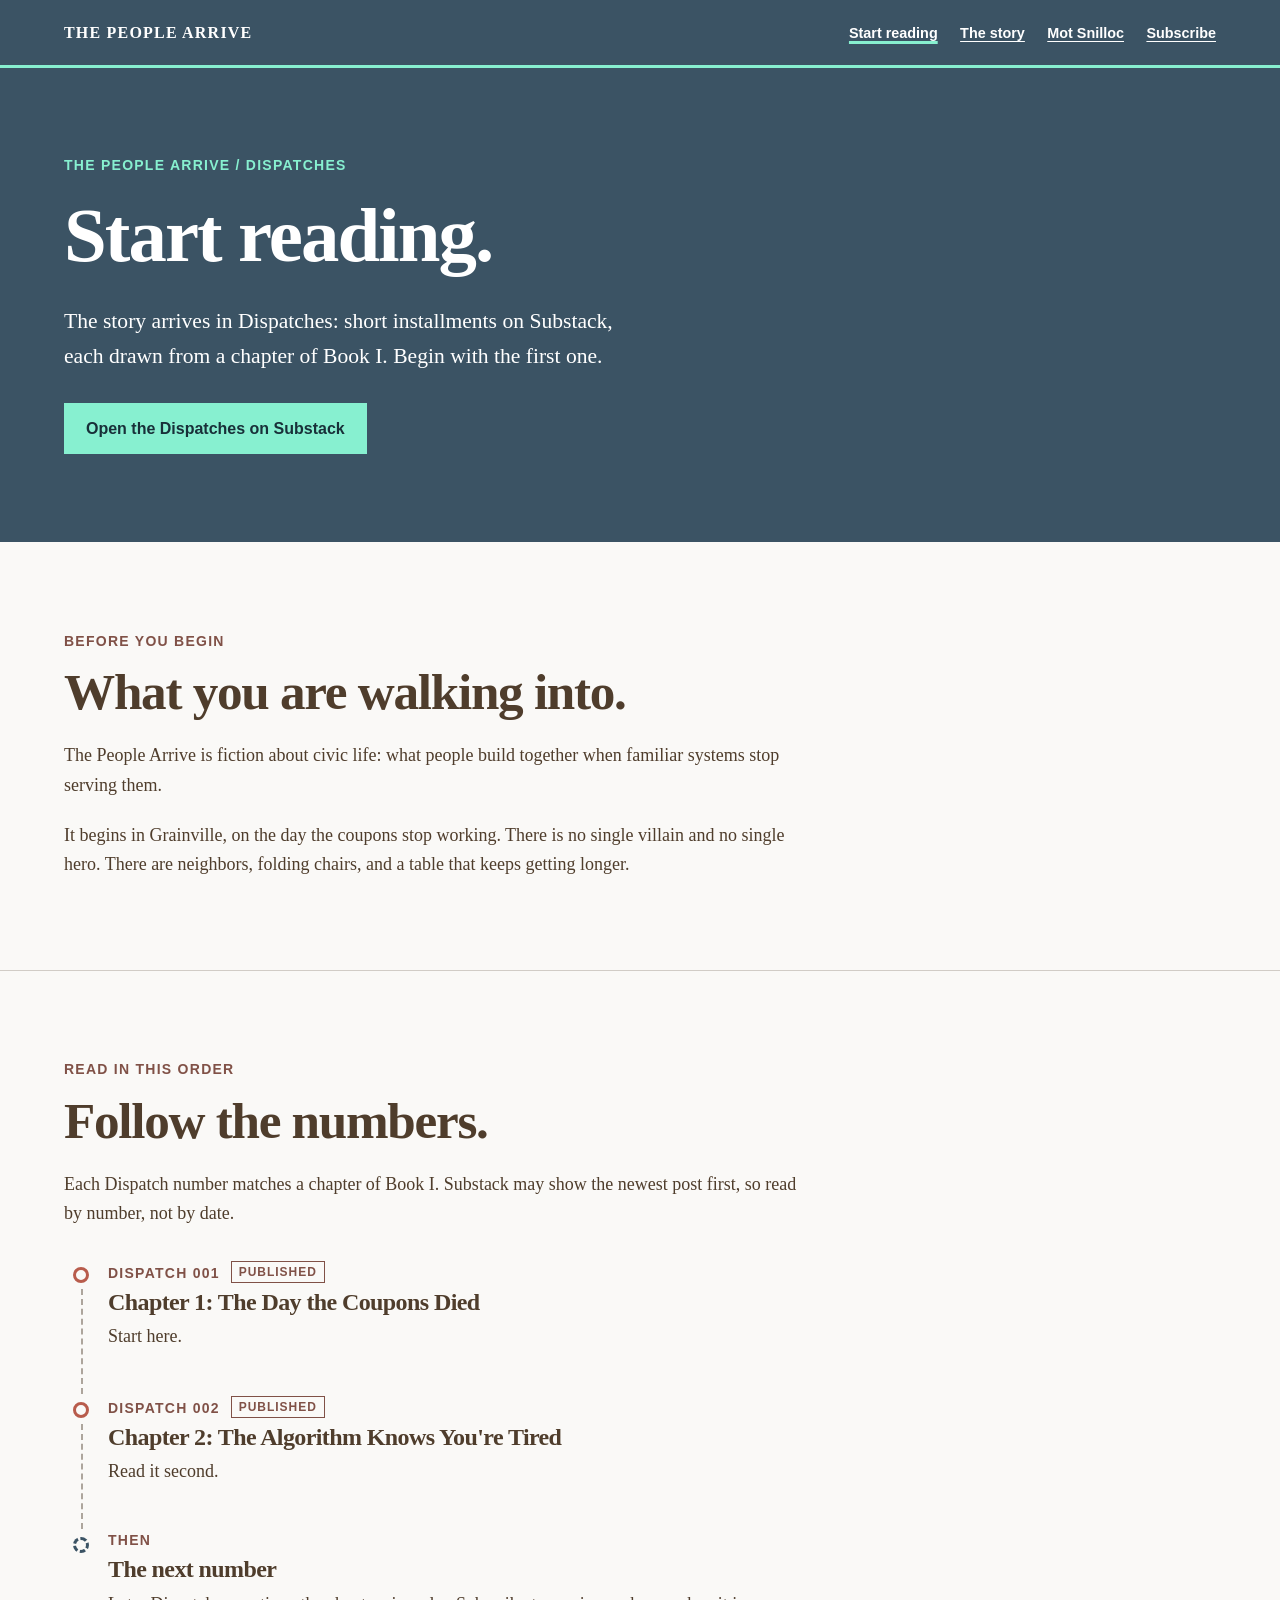
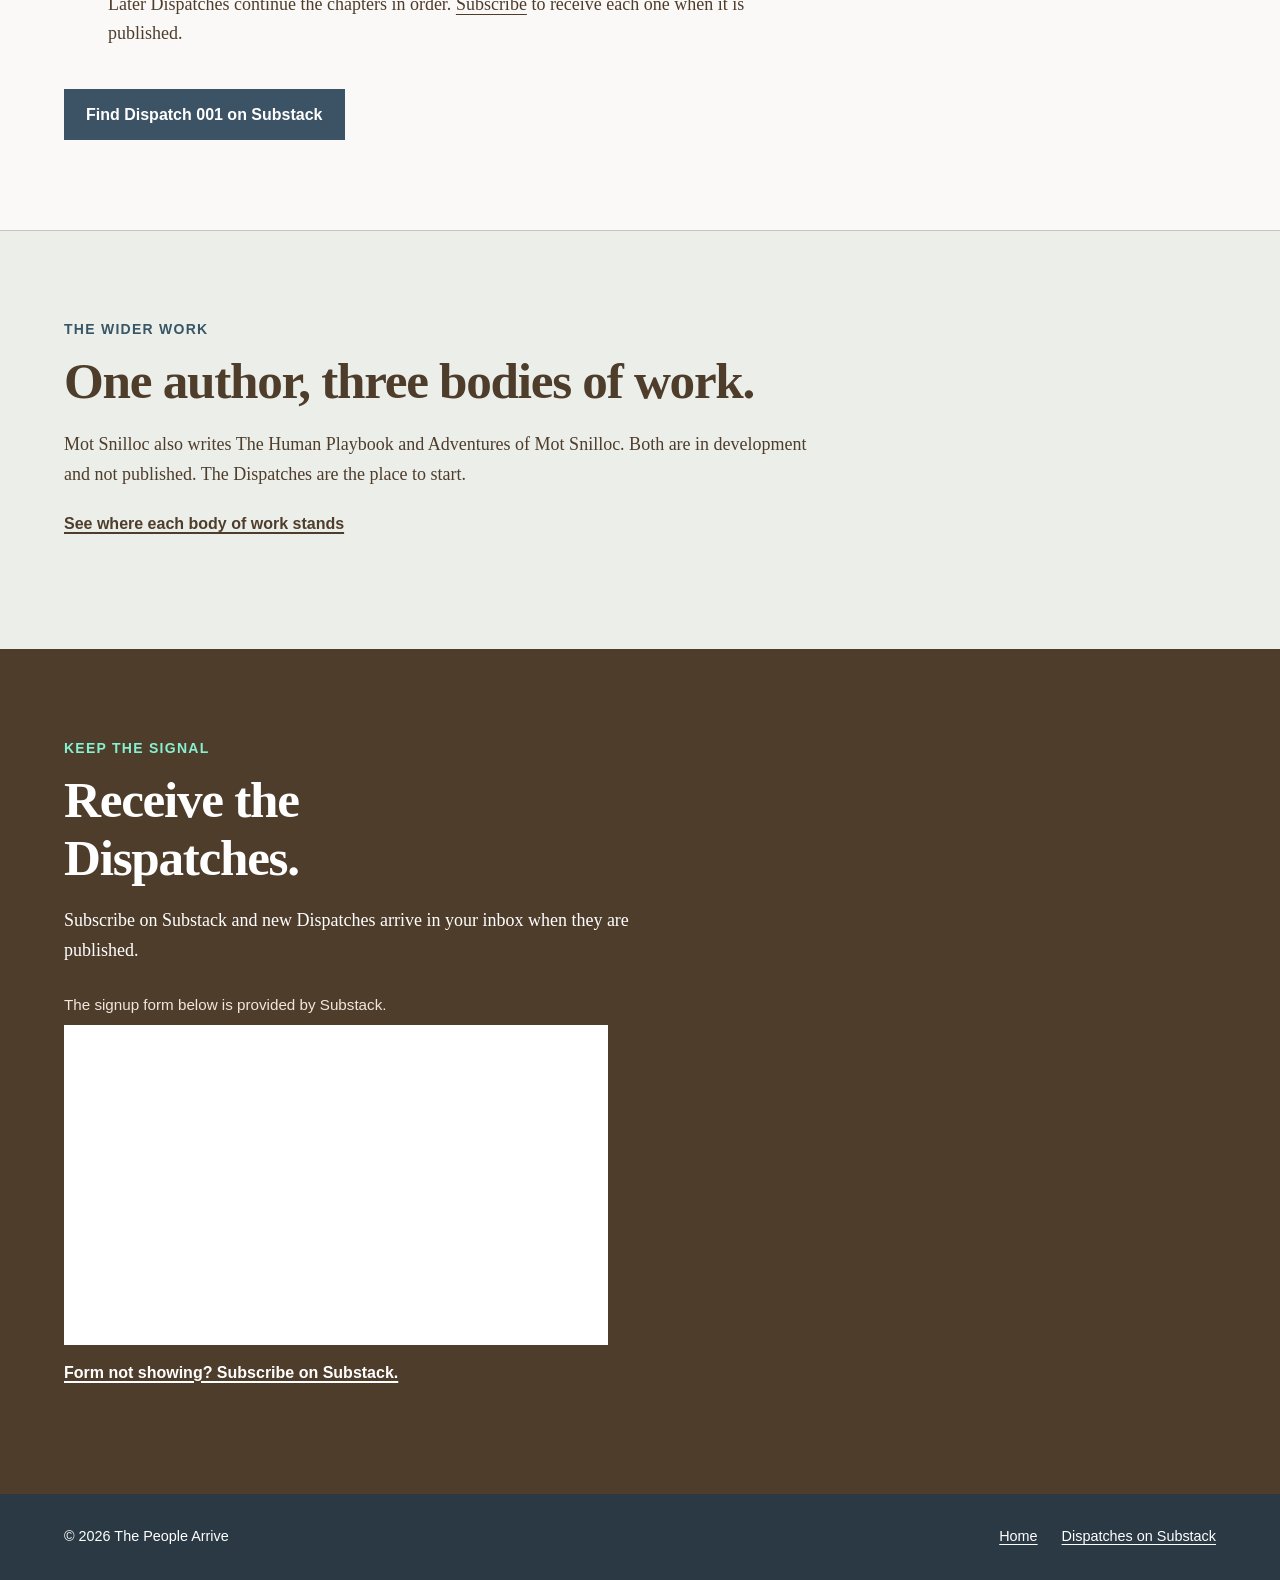
==== start-reading/index.html @ 2c03a09e "Add Start reading page and complete the reader path Visitors had one destination for every reading l" ====
<!doctype html>
<html lang="en">
<head>
  <meta charset="utf-8">
  <meta name="viewport" content="width=device-width, initial-scale=1">
  <title>Start reading | The People Arrive</title>
  <meta name="description" content="Where to begin The People Arrive by Mot Snilloc: read the Dispatches on Substack in number order, starting with Dispatch 001.">
  <link rel="canonical" href="https://www.thepeoplearrive.com/start-reading/">
  <meta property="og:type" content="website">
  <meta property="og:site_name" content="The People Arrive">
  <meta property="og:title" content="Start reading | The People Arrive">
  <meta property="og:description" content="Begin with Dispatch 001 and follow the numbers. A civic story by Mot Snilloc.">
  <meta property="og:url" content="https://www.thepeoplearrive.com/start-reading/">
  <meta property="og:image" content="https://www.thepeoplearrive.com/img/tpa-title-burst-og.jpg">
  <meta property="og:image:type" content="image/jpeg">
  <meta property="og:image:width" content="1024">
  <meta property="og:image:height" content="1024">
  <meta property="og:image:alt" content="The People Arrive title art: a flower growing from cracked dark ground">
  <meta name="theme-color" content="#3b5364">
  <meta name="twitter:card" content="summary_large_image">
  <link rel="icon" type="image/png" sizes="64x64" href="/img/favicon-64.png">
  <link rel="apple-touch-icon" href="/img/apple-touch-icon-180.png">
  <link rel="stylesheet" href="/css/site.css">
</head>
<body>
  <a class="skip" href="#main">Skip to content</a>
  <header class="site-header">
    <div class="shell header-inner">
      <a class="brand" href="/" aria-label="The People Arrive, home">The People Arrive</a>
      <nav aria-label="Primary navigation">
        <ul>
          <li><a href="/start-reading/" aria-current="page">Start reading</a></li>
          <li><a href="/#story">The story</a></li>
          <li><a href="/#mot">Mot Snilloc</a></li>
          <li><a href="#subscribe">Subscribe</a></li>
        </ul>
      </nav>
    </div>
  </header>
  <main id="main">
    <section class="page-hero" aria-labelledby="page-title">
      <div class="shell">
        <p class="eyebrow small">The People Arrive / Dispatches</p>
        <h1 id="page-title">Start reading.</h1>
        <p class="lede">The story arrives in Dispatches: short installments on Substack, each drawn from a chapter of Book I. Begin with the first one.</p>
        <div class="actions">
          <a class="button" href="https://thepeoplearrive.substack.com/">Open the Dispatches on Substack</a>
        </div>
      </div>
    </section>

    <section id="orientation" class="section" aria-labelledby="orientation-title">
      <div class="shell">
        <p class="section-label small">Before you begin</p>
        <h2 id="orientation-title">What you are walking into.</h2>
        <div class="intro">
          <p>The People Arrive is fiction about civic life: what people build together when familiar systems stop serving them.</p>
          <p>It begins in Grainville, on the day the coupons stop working. There is no single villain and no single hero. There are neighbors, folding chairs, and a table that keeps getting longer.</p>
        </div>
      </div>
    </section>

    <section id="path" class="section" aria-labelledby="path-title">
      <div class="shell">
        <p class="section-label small">Read in this order</p>
        <h2 id="path-title">Follow the numbers.</h2>
        <div class="intro">
          <p>Each Dispatch number matches a chapter of Book I. Substack may show the newest post first, so read by number, not by date.</p>
        </div>
        <!-- Integration point: direct Dispatch links. Each step links to the Substack publication
             until its exact post URL has been opened and checked in a browser. See _tests/README.md. -->
        <ol class="path">
          <li>
            <p class="step-meta small">Dispatch 001 <span class="status">Published</span></p>
            <h3>Chapter 1: The Day the Coupons Died</h3>
            <p>Start here.</p>
          </li>
          <li>
            <p class="step-meta small">Dispatch 002 <span class="status">Published</span></p>
            <h3>Chapter 2: The Algorithm Knows You're Tired</h3>
            <p>Read it second.</p>
          </li>
          <li class="next">
            <p class="step-meta small">Then</p>
            <h3>The next number</h3>
            <p>Later Dispatches continue the chapters in order. <a href="#subscribe">Subscribe</a> to receive each one when it is published.</p>
          </li>
        </ol>
        <div class="actions after-path">
          <a class="button on-light" href="https://thepeoplearrive.substack.com/">Find Dispatch 001 on Substack</a>
        </div>
      </div>
    </section>

    <section id="wider" class="section mot" aria-labelledby="wider-title">
      <div class="shell">
        <p class="section-label small">The wider work</p>
        <h2 id="wider-title">One author, three bodies of work.</h2>
        <p>Mot Snilloc also writes The Human Playbook and Adventures of Mot Snilloc. Both are in development and not published. The Dispatches are the place to start.</p>
        <p><a class="text-link" href="/#mot">See where each body of work stands</a></p>
      </div>
    </section>

    <section id="subscribe" class="section closing" aria-labelledby="follow-title">
      <div class="shell">
        <p class="section-label small">Keep the signal</p>
        <h2 id="follow-title">Receive the Dispatches.</h2>
        <p>Subscribe on Substack and new Dispatches arrive in your inbox when they are published.</p>
        <div class="signup-frame">
          <p class="form-note">The signup form below is provided by Substack.</p>
          <iframe class="signup" src="https://thepeoplearrive.substack.com/embed" title="Subscribe to The People Arrive on Substack" loading="lazy"></iframe>
        </div>
        <p class="fallback"><a class="text-link" href="https://thepeoplearrive.substack.com/">Form not showing? Subscribe on Substack.</a></p>
      </div>
    </section>
  </main>
  <footer class="footer">
    <div class="shell footer-inner">
      <span>© <span data-year>2026</span> The People Arrive</span>
      <ul>
        <li><a href="/">Home</a></li>
        <li><a href="https://thepeoplearrive.substack.com/">Dispatches on Substack</a></li>
      </ul>
    </div>
  </footer>
  <script src="/js/site.js" defer></script>
</body>
</html>
---- css/site.css ----
/* The People Arrive — shared site styles. TPASP palette; Georgia/Arial per the 2026-09-30 owner decision. */
:root { color-scheme: light; --chalk:#faf9f7; --soil:#4f3d2c; --blue:#3b5364; --clay:#b85c4c; --signal:#87f0d0; --line:rgba(79,61,44,.24); --label:#805147; }
*, *::before, *::after { box-sizing: border-box; }
html { scroll-behavior: smooth; }
body { margin:0; background:var(--chalk); color:var(--soil); font:1.125rem/1.65 Georgia,'Times New Roman',serif; overflow-wrap:break-word; }
a { color:inherit; text-underline-offset:.2em; }
a:focus-visible, iframe:focus { outline:3px solid var(--clay); outline-offset:4px; }
.site-header a:focus-visible, .hero a:focus-visible, .page-hero a:focus-visible, .closing a:focus-visible, .closing iframe:focus, .footer a:focus-visible { outline-color:var(--signal); }
img { display:block; max-width:100%; height:auto; }
h1, h2, h3 { line-height:1.13; letter-spacing:-.025em; overflow-wrap:break-word; }
p { margin:0 0 1.25rem; }

.skip { position:absolute; top:-5rem; left:1rem; z-index:10; padding:.6rem .85rem; background:#fff; color:var(--soil); }
.skip:focus { top:.5rem; }
.skip:focus-visible { outline-color:var(--signal); }
.shell { width:min(100% - 2rem,72rem); margin-inline:auto; }
.small { font:700 .875rem/1.4 Arial,Helvetica,sans-serif; letter-spacing:.09em; text-transform:uppercase; }

/* Header and navigation */
.site-header { background:var(--blue); color:#fff; }
.header-inner { display:flex; flex-wrap:wrap; align-items:center; justify-content:space-between; gap:.75rem 2rem; padding-block:1.1rem; }
.brand { color:#fff; font:700 1rem/1.2 Georgia,serif; letter-spacing:.075em; text-decoration:none; text-transform:uppercase; }
.site-header nav ul { display:flex; flex-wrap:wrap; gap:.5rem 1.4rem; margin:0; padding:0; list-style:none; }
.site-header nav a { color:#fff; font:600 .9rem/1.5 Arial,Helvetica,sans-serif; }
.site-header nav a[aria-current="page"] { text-decoration-thickness:3px; text-decoration-color:var(--signal); }

/* Hero (home) and page hero (inner pages) */
.hero, .page-hero { background:var(--blue); color:#fff; border-top:3px solid var(--signal); }
.hero-grid { display:grid; grid-template-columns:minmax(0,1.2fr) minmax(16rem,.8fr); align-items:center; gap:clamp(2rem,6vw,6rem); padding-block:clamp(3.5rem,8vw,7rem); }
.page-hero .shell { padding-block:clamp(3rem,7vw,5.5rem); }
.eyebrow { color:var(--signal); margin:0 0 1.1rem; }
/* The cap keeps the longest H1 word ("protocol." is about 3.6em wide) on one line at 320 px with 200% text. */
h1 { margin:0; font-size:min(clamp(2.4rem,1.6rem + 4vw,5.7rem), calc((100vw - 2rem) / 3.7)); max-width:12ch; }
.page-hero h1 { max-width:18ch; }
.lede { max-width:36rem; margin:1.5rem 0 2rem; font-size:clamp(1.125rem,2vw,1.35rem); }
.page-hero .lede { margin-bottom:0; }
.page-hero .actions { margin-top:1.75rem; }
.actions { display:flex; flex-wrap:wrap; align-items:center; gap:1rem 1.5rem; }
.button { display:inline-block; padding:.8rem 1.25rem; border:2px solid var(--signal); background:var(--signal); color:#183039; font:700 1rem/1.35 Arial,Helvetica,sans-serif; text-decoration:none; }
.button:hover { background:#fff; border-color:#fff; }
.button.on-light { border-color:var(--blue); background:var(--blue); color:#fff; }
.button.on-light:hover { background:var(--soil); border-color:var(--soil); }
.text-link { font:700 1rem/1.4 Arial,Helvetica,sans-serif; text-decoration-thickness:2px; }
.hero-art { width:min(100%,25rem); aspect-ratio:1; margin-inline:auto; background:#f5ecd8; border:.6rem solid rgba(255,255,255,.12); }
.hero-art img { width:100%; height:100%; object-fit:cover; }

/* Sections */
.section { padding-block:clamp(3.5rem,7vw,6rem); }
.section + .section { border-top:1px solid var(--line); }
.section-label { color:var(--label); margin:0 0 .75rem; }
/* Caps keep the longest words ("Dispatches." 4.6em, "Algorithm" 4.2em) whole at 320 px with 200% text. */
h2 { font-size:min(clamp(2rem,4vw,3.5rem), calc((100vw - 2rem) / 4.8)); margin:0 0 1.25rem; }
h3 { font-size:min(1.5rem, calc((100vw - 4.75rem) / 4.5)); margin:0 0 .65rem; }
.intro { max-width:47rem; }
.split { display:grid; grid-template-columns:repeat(2,minmax(0,1fr)); gap:clamp(2rem,6vw,5rem); align-items:start; }
.card { padding:clamp(1rem,4vw,2.5rem); background:#fff; border:1px solid var(--line); border-top:.35rem solid var(--clay); }
.card p:last-child, .intro p:last-child { margin-bottom:0; }
.note { font:1rem/1.6 Arial,Helvetica,sans-serif; color:#554c44; }
.mot { background:#ecefe9; }
.mot .section-label { color:#395667; }
.mot a:focus-visible { outline-color:var(--blue); }
.mot p { max-width:47rem; }
blockquote { margin:1.75rem 0; padding-left:1.25rem; border-left:.3rem solid var(--clay); font-size:clamp(1.2rem,2.2vw,1.5rem); font-style:italic; max-width:40rem; }
blockquote p { margin:0; }

/* Status list: what is published and what is in development */
.status-list { display:grid; gap:0; max-width:47rem; margin:2rem 0 0; padding:0; border-top:1px solid var(--line); }
.status-list div { display:grid; grid-template-columns:minmax(0,1fr) minmax(0,1.3fr); gap:.25rem 1.5rem; padding:1rem 0; border-bottom:1px solid var(--line); }
.status-list dt { font-weight:700; }
.status-list dd { margin:0; font:1rem/1.6 Arial,Helvetica,sans-serif; color:#3f3a35; }

/* Reading path: a chalk line joining the steps */
.path { list-style:none; margin:2rem 0 0; padding:0; max-width:44rem; counter-reset:none; }
.path li { position:relative; padding:0 0 2.25rem 2.75rem; }
.path li::before { content:""; position:absolute; left:.55rem; top:.4rem; width:1rem; height:1rem; border:3px solid var(--clay); border-radius:50%; background:var(--chalk); }
.path li::after { content:""; position:absolute; left:1.05rem; top:1.75rem; bottom:.15rem; border-left:2px dashed rgba(79,61,44,.45); }
.path li:last-child { padding-bottom:0; }
.path li:last-child::after { display:none; }
.path li.next::before { border-style:dashed; border-color:var(--blue); }
.path .step-meta { margin:0 0 .35rem; color:var(--label); }
.path h3 { margin-bottom:.4rem; }
.path p { margin-bottom:.5rem; }
.path .status { display:inline-block; margin-left:.35rem; padding:.05rem .45rem; border:1px solid currentColor; font:700 .75rem/1.5 Arial,Helvetica,sans-serif; letter-spacing:.08em; text-transform:uppercase; vertical-align:.15em; }
.after-path { margin-top:2.5rem; }

/* Subscribe block */
.closing { background:var(--soil); color:#fff; }
.closing .section-label { color:var(--signal); }
.closing h2 { max-width:17ch; }
.closing p { max-width:37rem; }
.signup-frame { width:min(100%,34rem); margin:1.75rem 0 1rem; }
.signup-frame .form-note { margin:0 0 .5rem; font:.95rem/1.5 Arial,Helvetica,sans-serif; color:#efe7dc; }
.signup { display:block; width:100%; height:320px; border:0; background:#fff; }
.signup.has-focus { outline:3px solid var(--signal); outline-offset:4px; }
.fallback { font:1rem/1.5 Arial,Helvetica,sans-serif; }

/* Footer */
.footer { padding-block:2rem; background:#2a3943; color:#fff; }
.footer-inner { display:flex; flex-wrap:wrap; justify-content:space-between; gap:.75rem 2rem; font:.9rem/1.5 Arial,Helvetica,sans-serif; }
.footer ul { display:flex; flex-wrap:wrap; gap:.5rem 1.5rem; margin:0; padding:0; list-style:none; }
.footer a { color:#fff; }

@media (max-width:50rem) {
  .hero-grid, .split { grid-template-columns:minmax(0,1fr); }
  .hero-grid { padding-block:3rem; }
  .hero-art { width:min(75vw,19rem); margin:1rem 0 0; }
  .status-list div { grid-template-columns:1fr; }
}
@media (prefers-reduced-motion:reduce) { html { scroll-behavior:auto; } }
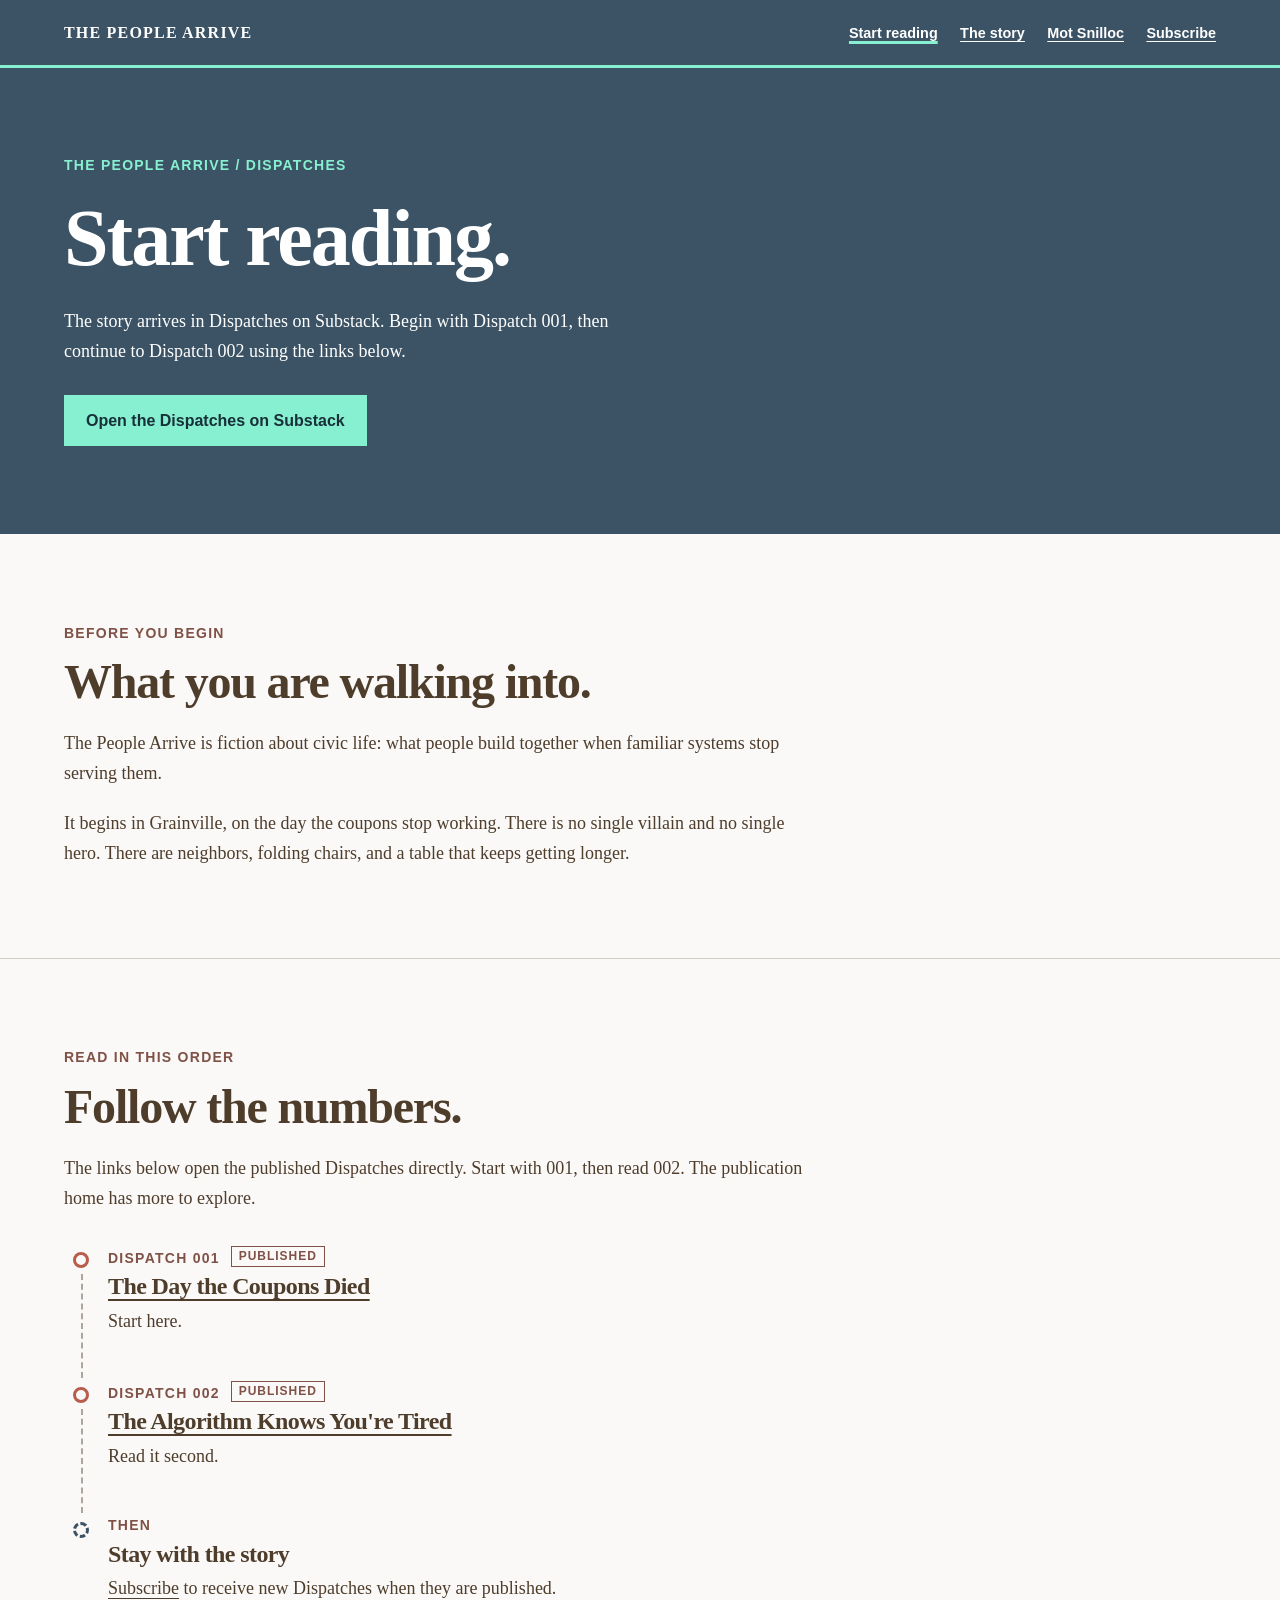
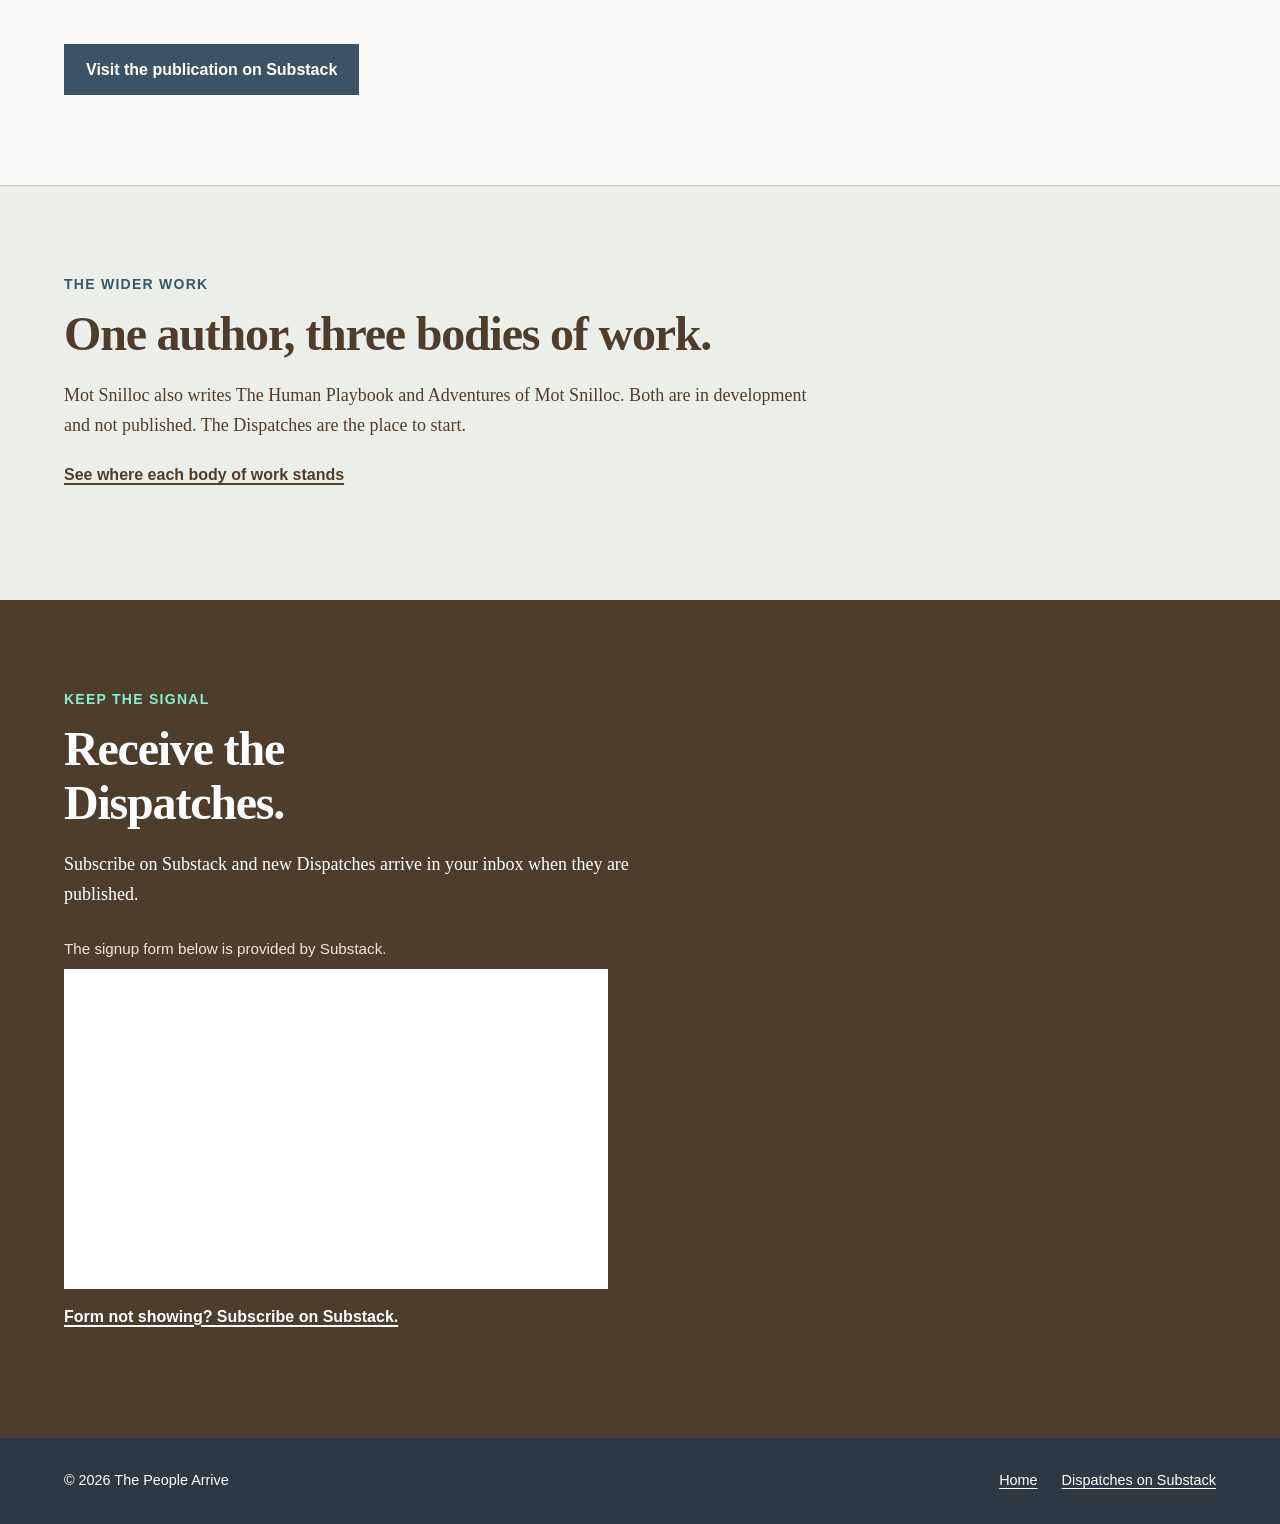
==== commit ec20dced: "Fix reader-path review findings and add verified Dispatch destinations" ====
--- a/start-reading/index.html
+++ b/start-reading/index.html
@@ -4,12 +4,12 @@
   <meta charset="utf-8">
   <meta name="viewport" content="width=device-width, initial-scale=1">
   <title>Start reading | The People Arrive</title>
-  <meta name="description" content="Where to begin The People Arrive by Mot Snilloc: read the Dispatches on Substack in number order, starting with Dispatch 001.">
+  <meta name="description" content="Start The People Arrive by Mot Snilloc with published Dispatch 001, then continue to Dispatch 002 on Substack.">
   <link rel="canonical" href="https://www.thepeoplearrive.com/start-reading/">
   <meta property="og:type" content="website">
   <meta property="og:site_name" content="The People Arrive">
   <meta property="og:title" content="Start reading | The People Arrive">
-  <meta property="og:description" content="Begin with Dispatch 001 and follow the numbers. A civic story by Mot Snilloc.">
+  <meta property="og:description" content="Read Dispatch 001, then Dispatch 002. A civic story by Mot Snilloc, published on Substack.">
   <meta property="og:url" content="https://www.thepeoplearrive.com/start-reading/">
   <meta property="og:image" content="https://www.thepeoplearrive.com/img/tpa-title-burst-og.jpg">
   <meta property="og:image:type" content="image/jpeg">
@@ -42,7 +42,7 @@
       <div class="shell">
         <p class="eyebrow small">The People Arrive / Dispatches</p>
         <h1 id="page-title">Start reading.</h1>
-        <p class="lede">The story arrives in Dispatches: short installments on Substack, each drawn from a chapter of Book I. Begin with the first one.</p>
+        <p class="lede">The story arrives in Dispatches on Substack. Begin with Dispatch 001, then continue to Dispatch 002 using the links below.</p>
         <div class="actions">
           <a class="button" href="https://thepeoplearrive.substack.com/">Open the Dispatches on Substack</a>
         </div>
@@ -65,29 +65,29 @@
         <p class="section-label small">Read in this order</p>
         <h2 id="path-title">Follow the numbers.</h2>
         <div class="intro">
-          <p>Each Dispatch number matches a chapter of Book I. Substack may show the newest post first, so read by number, not by date.</p>
+          <p>The links below open the published Dispatches directly. Start with 001, then read 002. The publication home has more to explore.</p>
         </div>
-        <!-- Integration point: direct Dispatch links. Each step links to the Substack publication
-             until its exact post URL has been opened and checked in a browser. See _tests/README.md. -->
+        <!-- Direct post URLs and titles verified in Chrome, 2026-10-01 New York.
+             These published 2025 posts are not presented as the current canonical manuscript. -->
         <ol class="path">
           <li>
             <p class="step-meta small">Dispatch 001 <span class="status">Published</span></p>
-            <h3>Chapter 1: The Day the Coupons Died</h3>
+            <h3><a href="https://thepeoplearrive.substack.com/p/dispatch-001-the-day-the-coupons">The Day the Coupons Died</a></h3>
             <p>Start here.</p>
           </li>
           <li>
             <p class="step-meta small">Dispatch 002 <span class="status">Published</span></p>
-            <h3>Chapter 2: The Algorithm Knows You're Tired</h3>
+            <h3><a href="https://thepeoplearrive.substack.com/p/dispatch-002-the-algorithm-knows">The Algorithm Knows You're Tired</a></h3>
             <p>Read it second.</p>
           </li>
           <li class="next">
             <p class="step-meta small">Then</p>
-            <h3>The next number</h3>
-            <p>Later Dispatches continue the chapters in order. <a href="#subscribe">Subscribe</a> to receive each one when it is published.</p>
+            <h3>Stay with the story</h3>
+            <p><a href="#subscribe">Subscribe</a> to receive new Dispatches when they are published.</p>
           </li>
         </ol>
         <div class="actions after-path">
-          <a class="button on-light" href="https://thepeoplearrive.substack.com/">Find Dispatch 001 on Substack</a>
+          <a class="button on-light" href="https://thepeoplearrive.substack.com/">Visit the publication on Substack</a>
         </div>
       </div>
     </section>
--- a/css/site.css
+++ b/css/site.css
@@ -10,7 +10,7 @@
 h1, h2, h3 { line-height:1.13; letter-spacing:-.025em; overflow-wrap:break-word; }
 p { margin:0 0 1.25rem; }
 
-.skip { position:absolute; top:-5rem; left:1rem; z-index:10; padding:.6rem .85rem; background:#fff; color:var(--soil); }
+.skip { position:absolute; top:-5rem; left:1rem; max-width:calc(100% - 2rem); z-index:10; padding:.6rem .85rem; background:#fff; color:var(--soil); }
 .skip:focus { top:.5rem; }
 .skip:focus-visible { outline-color:var(--signal); }
 .shell { width:min(100% - 2rem,72rem); margin-inline:auto; }
@@ -26,13 +26,13 @@
 
 /* Hero (home) and page hero (inner pages) */
 .hero, .page-hero { background:var(--blue); color:#fff; border-top:3px solid var(--signal); }
-.hero-grid { display:grid; grid-template-columns:minmax(0,1.2fr) minmax(16rem,.8fr); align-items:center; gap:clamp(2rem,6vw,6rem); padding-block:clamp(3.5rem,8vw,7rem); }
+.hero-grid { display:grid; grid-template-columns:repeat(auto-fit,minmax(min(100%,32rem),1fr)); align-items:center; gap:clamp(2rem,6vw,6rem); padding-block:clamp(3.5rem,8vw,7rem); }
 .page-hero .shell { padding-block:clamp(3rem,7vw,5.5rem); }
 .eyebrow { color:var(--signal); margin:0 0 1.1rem; }
-/* The cap keeps the longest H1 word ("protocol." is about 3.6em wide) on one line at 320 px with 200% text. */
-h1 { margin:0; font-size:min(clamp(2.4rem,1.6rem + 4vw,5.7rem), calc((100vw - 2rem) / 3.7)); max-width:12ch; }
+/* Relative sizes enlarge with reader text preferences; do not cap them by viewport. */
+h1 { margin:0; font-size:5rem; max-width:12ch; }
 .page-hero h1 { max-width:18ch; }
-.lede { max-width:36rem; margin:1.5rem 0 2rem; font-size:clamp(1.125rem,2vw,1.35rem); }
+.lede { max-width:36rem; margin:1.5rem 0 2rem; font-size:1.125rem; }
 .page-hero .lede { margin-bottom:0; }
 .page-hero .actions { margin-top:1.75rem; }
 .actions { display:flex; flex-wrap:wrap; align-items:center; gap:1rem 1.5rem; }
@@ -48,11 +48,10 @@
 .section { padding-block:clamp(3.5rem,7vw,6rem); }
 .section + .section { border-top:1px solid var(--line); }
 .section-label { color:var(--label); margin:0 0 .75rem; }
-/* Caps keep the longest words ("Dispatches." 4.6em, "Algorithm" 4.2em) whole at 320 px with 200% text. */
-h2 { font-size:min(clamp(2rem,4vw,3.5rem), calc((100vw - 2rem) / 4.8)); margin:0 0 1.25rem; }
-h3 { font-size:min(1.5rem, calc((100vw - 4.75rem) / 4.5)); margin:0 0 .65rem; }
+h2 { font-size:3rem; margin:0 0 1.25rem; }
+h3 { font-size:1.5rem; margin:0 0 .65rem; }
 .intro { max-width:47rem; }
-.split { display:grid; grid-template-columns:repeat(2,minmax(0,1fr)); gap:clamp(2rem,6vw,5rem); align-items:start; }
+.split { display:grid; grid-template-columns:repeat(auto-fit,minmax(min(100%,28rem),1fr)); gap:clamp(2rem,6vw,5rem); align-items:start; }
 .card { padding:clamp(1rem,4vw,2.5rem); background:#fff; border:1px solid var(--line); border-top:.35rem solid var(--clay); }
 .card p:last-child, .intro p:last-child { margin-bottom:0; }
 .note { font:1rem/1.6 Arial,Helvetica,sans-serif; color:#554c44; }
@@ -60,7 +59,7 @@
 .mot .section-label { color:#395667; }
 .mot a:focus-visible { outline-color:var(--blue); }
 .mot p { max-width:47rem; }
-blockquote { margin:1.75rem 0; padding-left:1.25rem; border-left:.3rem solid var(--clay); font-size:clamp(1.2rem,2.2vw,1.5rem); font-style:italic; max-width:40rem; }
+blockquote { margin:1.75rem 0; padding-left:1.25rem; border-left:.3rem solid var(--clay); font-size:1.2rem; font-style:italic; max-width:40rem; }
 blockquote p { margin:0; }
 
 /* Status list: what is published and what is in development */
@@ -106,4 +105,14 @@
   .hero-art { width:min(75vw,19rem); margin:1rem 0 0; }
   .status-list div { grid-template-columns:1fr; }
 }
+/* Pixel breakpoint keeps the chosen type size stable as the root font is enlarged. */
+@media (max-width:600px) {
+  h1 { font-size:1.8rem; }
+  h2 { font-size:1.4rem; }
+  h3 { font-size:1.25rem; }
+  .card { padding:.5rem; }
+  .path li { padding-left:1.5rem; }
+  .path li::before { left:0; }
+  .path li::after { left:.5rem; }
+}
 @media (prefers-reduced-motion:reduce) { html { scroll-behavior:auto; } }
